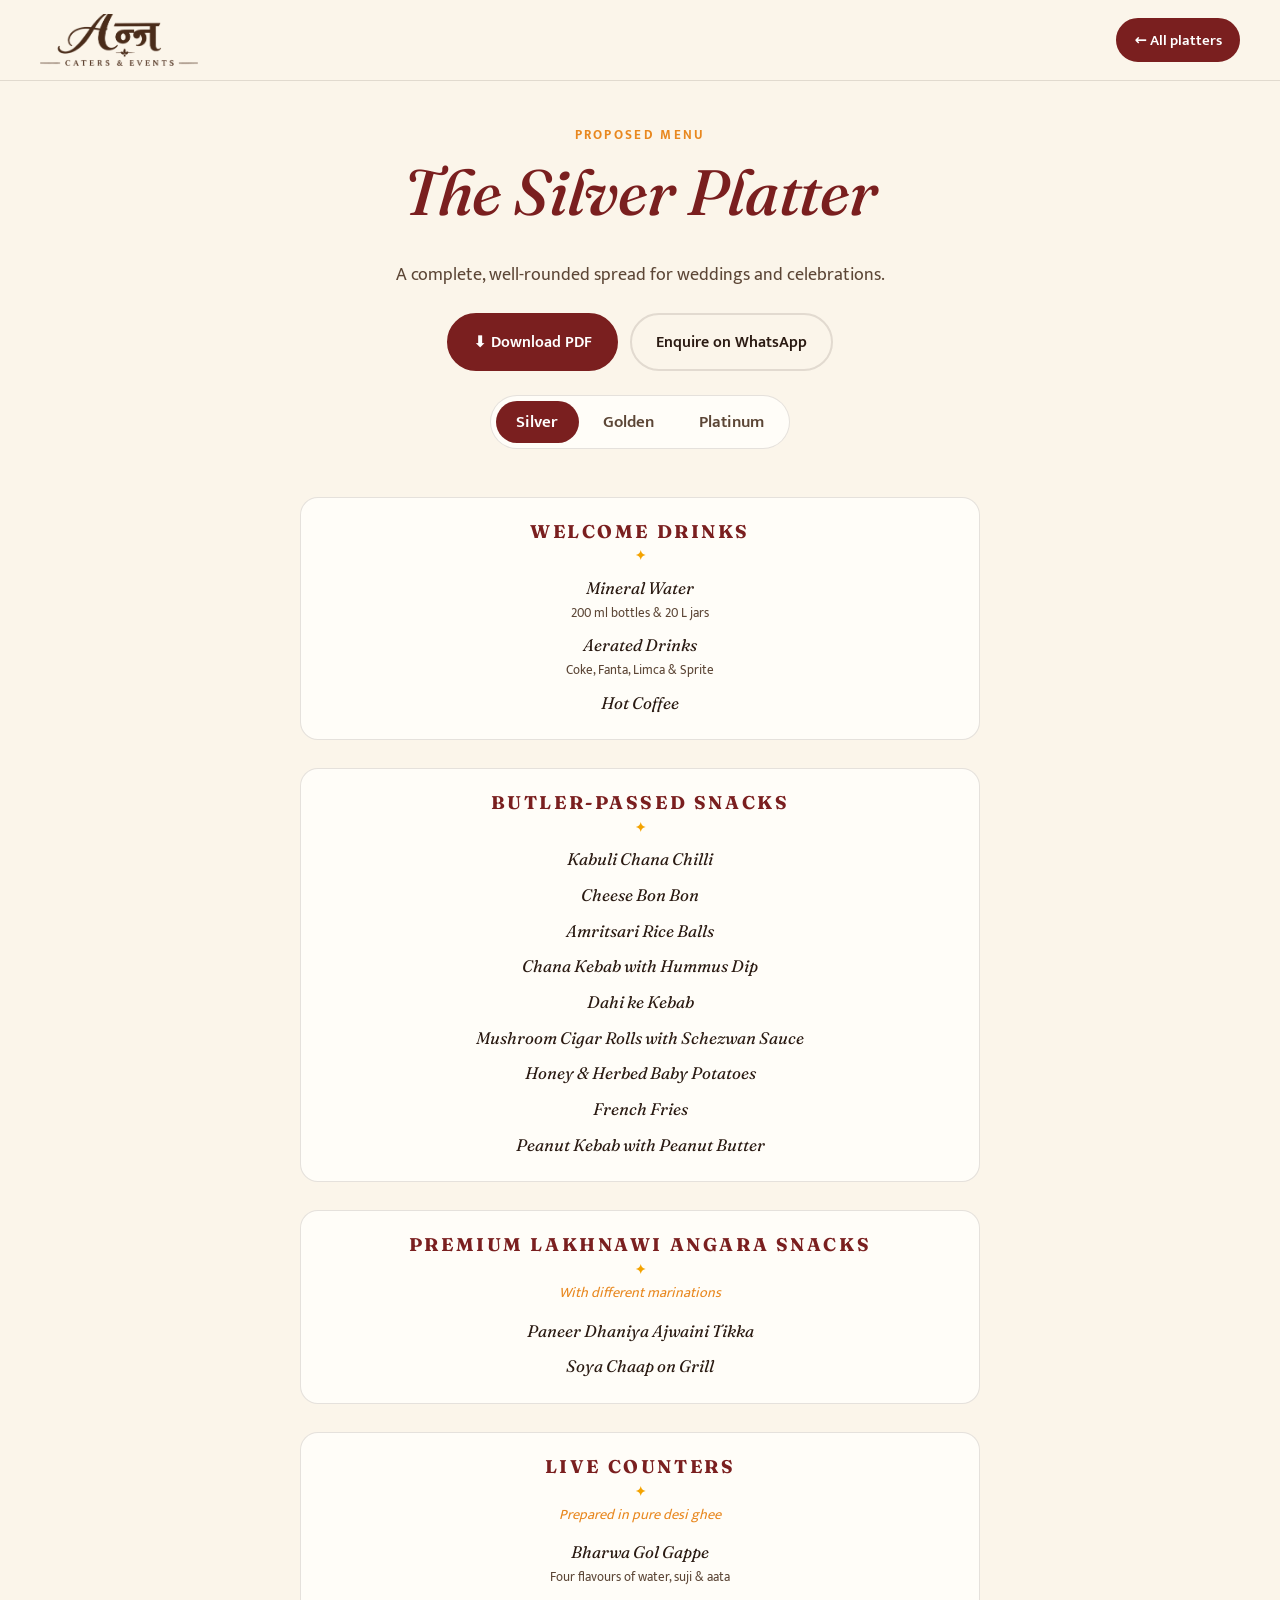
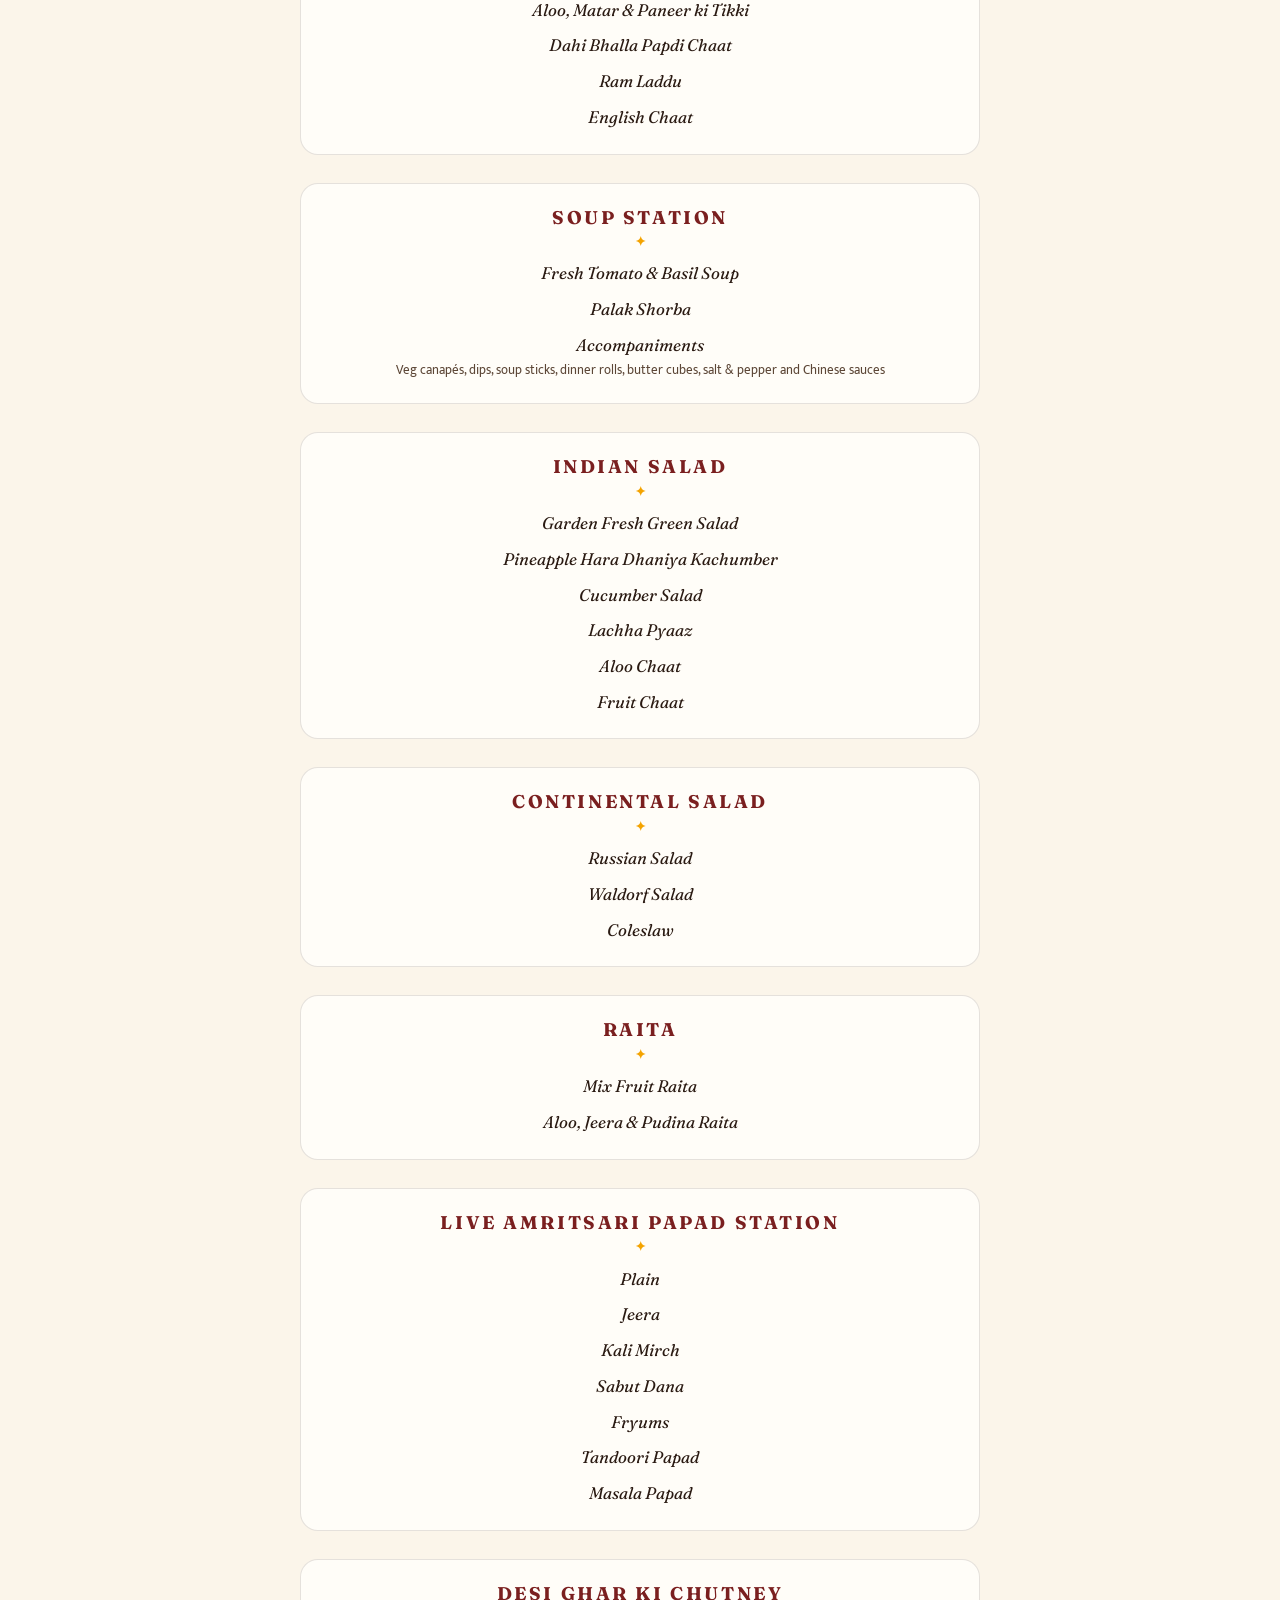
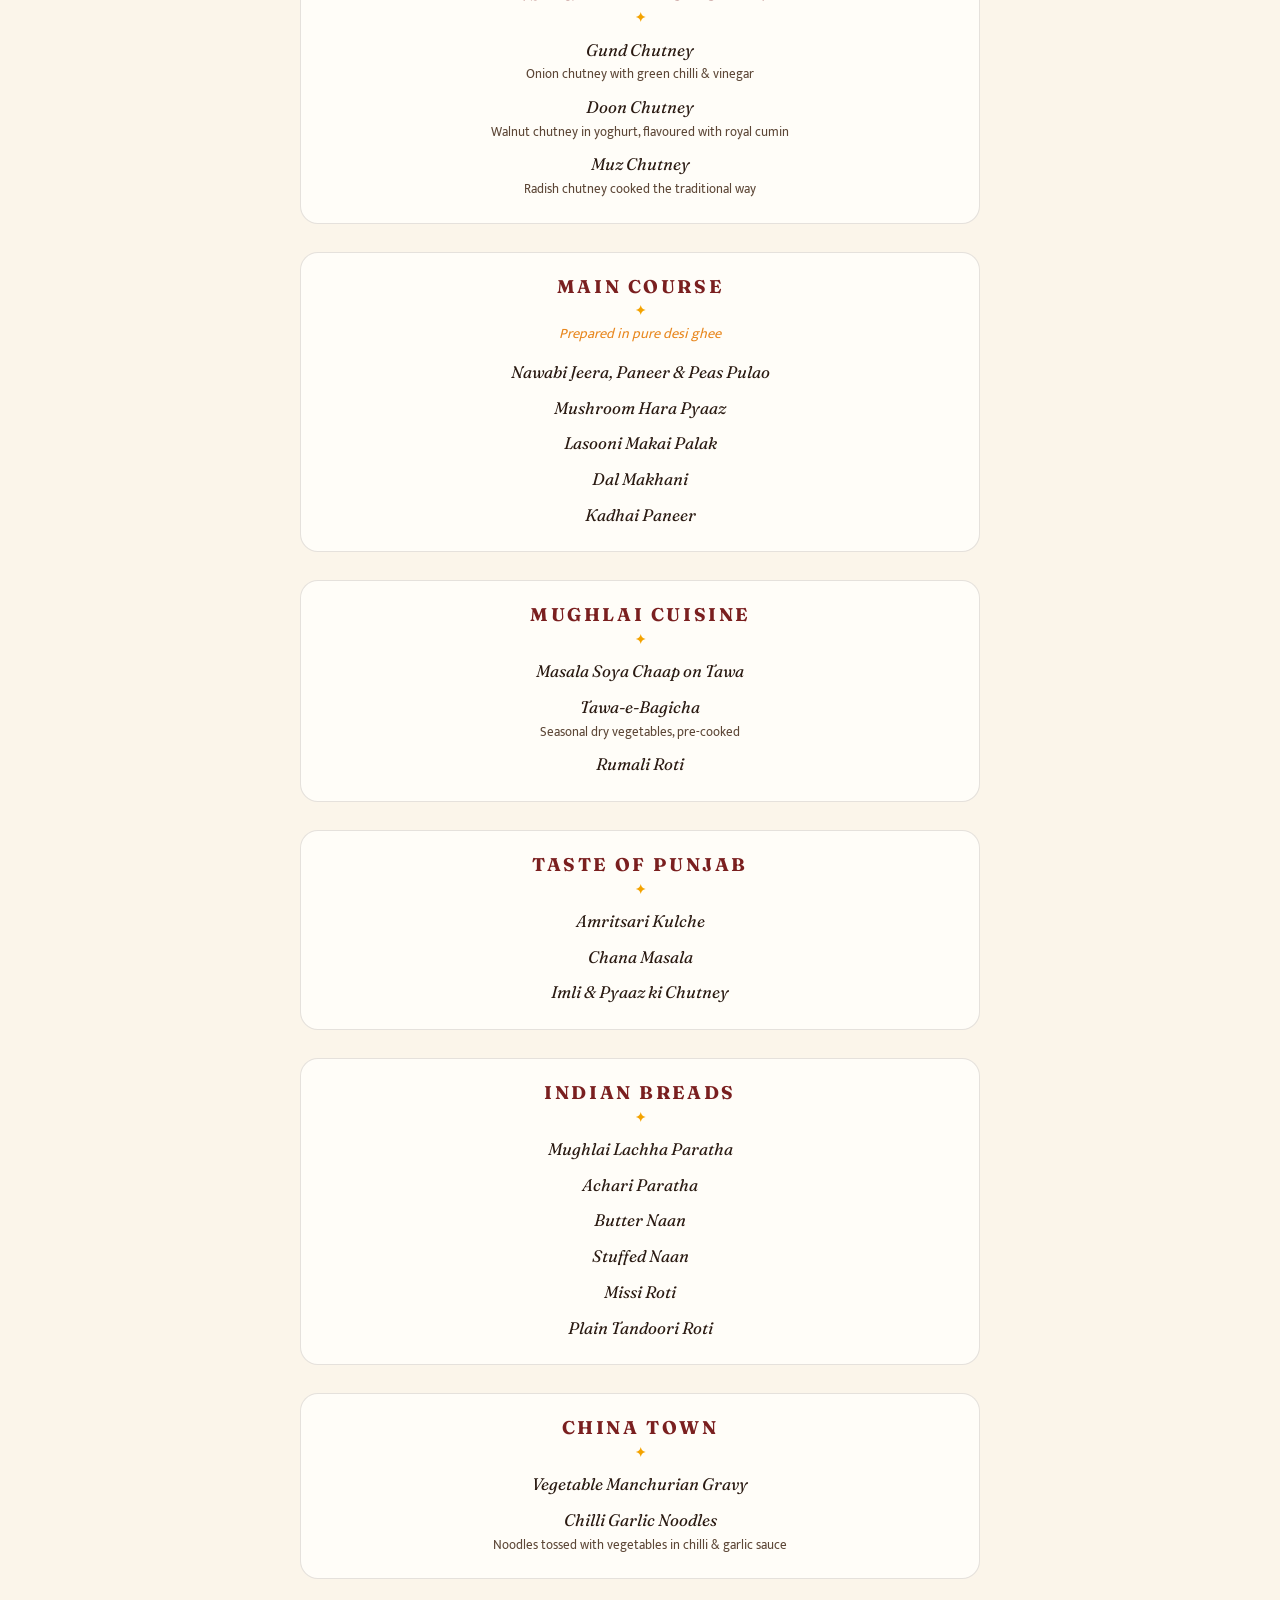
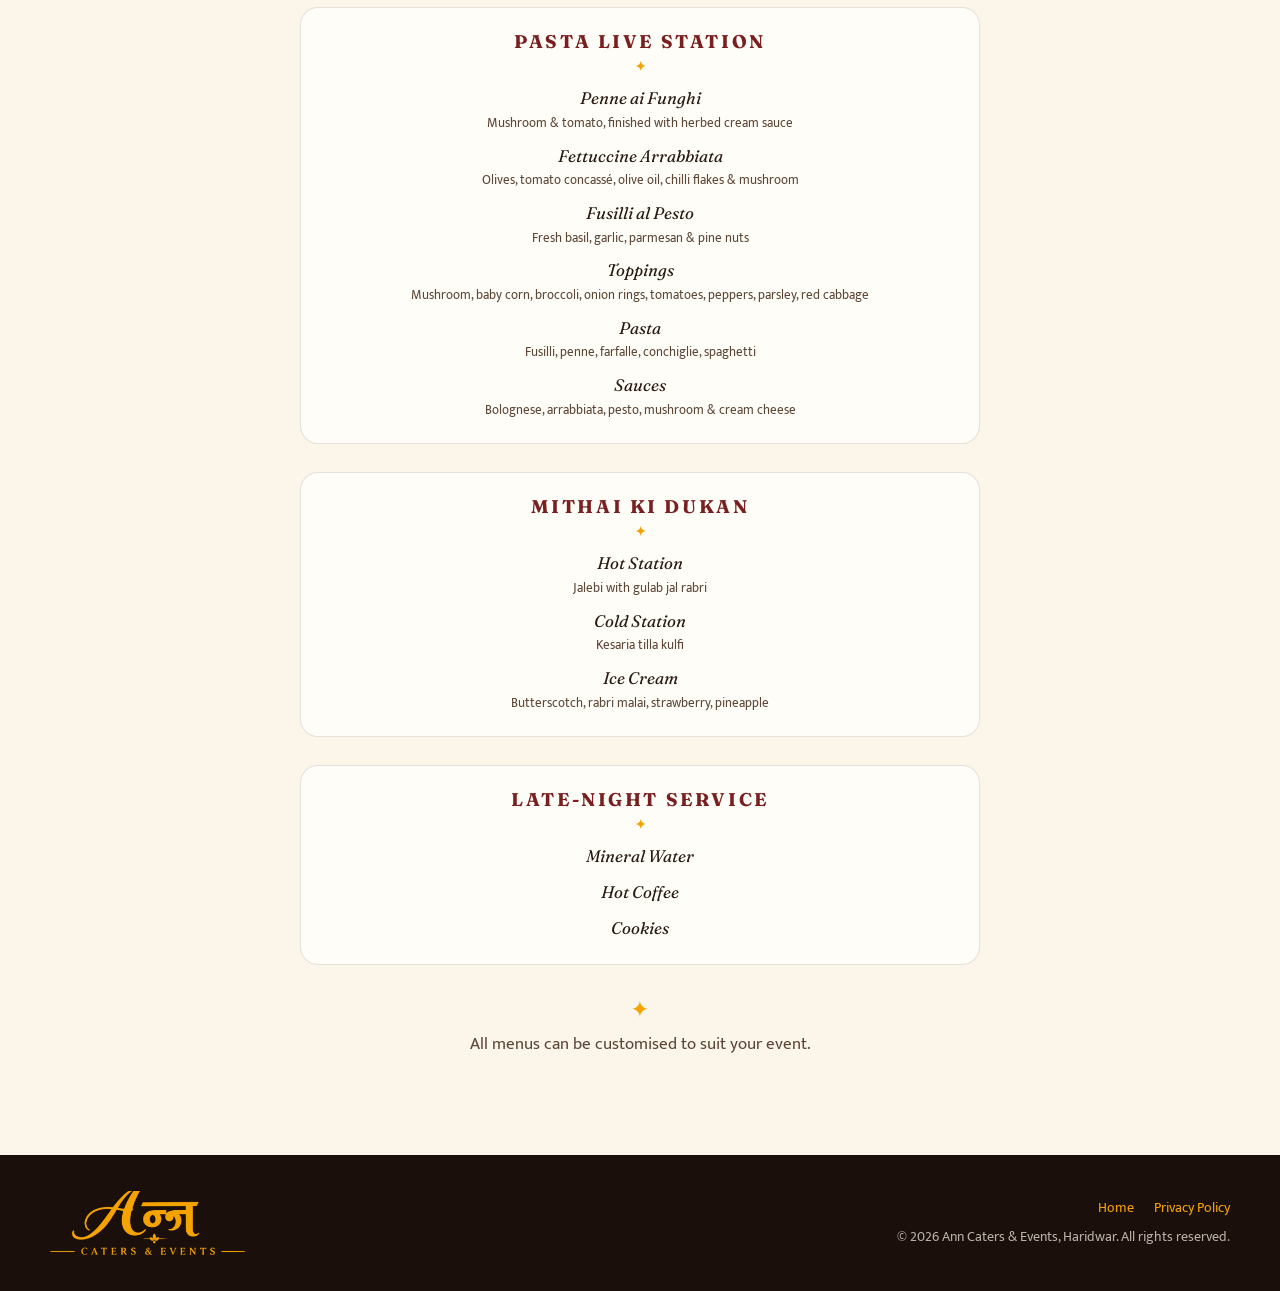
==== platter.html @ 69a4d651 "Add logo, platter menus with PDFs, non-veg disclaimer" ====
<!doctype html>
<html lang="en">
<head>
  <meta charset="utf-8">
  <meta name="viewport" content="width=device-width, initial-scale=1">
  <title>Platter Menu · अन्न Ann Caters &amp; Events</title>
  <meta name="description" content="Full platter menu from Ann Caters & Events, Haridwar.">
  <meta name="theme-color" content="#7a1f1f">
  <link rel="icon" href="favicon.svg" type="image/svg+xml">
  <link rel="preconnect" href="https://fonts.googleapis.com">
  <link rel="preconnect" href="https://fonts.gstatic.com" crossorigin>
  <link href="https://fonts.googleapis.com/css2?family=Fraunces:ital,opsz,wght@0,9..144,500;0,9..144,700;1,9..144,500&family=Mukta:wght@300;400;600;700&display=swap" rel="stylesheet">
  <link rel="stylesheet" href="css/style.css">
</head>
<body class="legal-page platter-page">

<header class="nav">
  <a href="index.html" class="brand" aria-label="Ann Caters & Events home">
    <img class="brand-logo" src="images/logo-wordmark.png" alt="अन्न Caters &amp; Events">
  </a>
  <div class="nav-actions">
    <a href="index.html#packages" class="btn btn-sm">← All platters</a>
  </div>
</header>

<main class="platter">
  <div class="container">
    <header class="platter-head">
      <img class="print-logo" src="images/logo-wordmark.png" alt="">
      <p class="eyebrow">Proposed menu</p>
      <h1 id="pName"></h1>
      <p class="platter-intro" id="pIntro"></p>
      <div class="platter-actions">
        <a class="btn" id="pDownload" download>⬇ Download PDF</a>
        <a class="btn btn-ghost dark" id="pEnquire" target="_blank" rel="noopener">Enquire on WhatsApp</a>
      </div>
      <nav class="platter-switch" id="pSwitch" aria-label="Other platters"></nav>
    </header>

    <div class="platter-grid" id="pSections"></div>

    <footer class="platter-foot">
      <span class="fleuron">✦</span>
      <p>All menus can be customised to suit your event.</p>
      <p class="print-only" id="pContact"></p>
    </footer>
  </div>
</main>

<footer class="footer">
  <div class="container footer-inner">
    <div>
      <img class="footer-logo" src="images/logo-wordmark-light.png" alt="अन्न Caters &amp; Events">
    </div>
    <div class="footer-right">
      <nav class="footer-links"><a href="index.html">Home</a><a href="privacy.html">Privacy Policy</a></nav>
      <p class="copy">© <span id="year"></span> Ann Caters &amp; Events, Haridwar. All rights reserved.</p>
    </div>
  </div>
</footer>

<script src="js/data.js"></script>
<script src="js/platters.js"></script>
<script src="js/platter-page.js"></script>
</body>
</html>
---- css/style.css ----
/* अन्न · Ann Caterers */
:root {
  --cream: #fbf5ea;
  --cream-2: #f5ead6;
  --paper: #fffdf8;
  --ink: #2a1a12;
  --ink-soft: #5c4636;
  --maroon: #7a1f1f;
  --maroon-d: #561313;
  --saffron: #e8871e;
  --marigold: #f4a300;
  --leaf: #2f7a3a;
  --ganga: #1f5f6b;
  --line: rgba(42, 26, 18, .12);
  --radius: 18px;
  --shadow: 0 18px 50px -20px rgba(86, 19, 19, .35);
  --serif: "Fraunces", Georgia, serif;
  --deva: "Tiro Devanagari Hindi", "Mukta", serif;
  --sans: "Mukta", system-ui, sans-serif;
}

*, *::before, *::after { box-sizing: border-box; }
html { scroll-behavior: smooth; scroll-padding-top: 80px; }
body {
  margin: 0; font-family: var(--sans); font-size: 17px; line-height: 1.65;
  color: var(--ink); background: var(--cream); -webkit-font-smoothing: antialiased;
  overflow-x: hidden;
}
img { max-width: 100%; display: block; }
a { color: inherit; }
h1, h2, h3 { font-family: var(--serif); line-height: 1.12; margin: 0 0 .5em; letter-spacing: -.01em; }
h2 { font-size: clamp(2rem, 4.2vw, 3rem); color: var(--maroon); }
h3 { font-size: 1.25rem; }
p { margin: 0 0 1em; }
.container { width: min(1180px, 100% - 32px); margin-inline: auto; }
.narrow { width: min(820px, 100% - 32px); }
.section { padding: clamp(64px, 9vw, 120px) 0; position: relative; }
.section-head { text-align: center; max-width: 680px; margin: 0 auto 48px; }
.sub { color: var(--ink-soft); }
.eyebrow {
  display: inline-block; font-size: .8rem; font-weight: 700; letter-spacing: .18em; text-transform: uppercase;
  color: var(--saffron); margin-bottom: .8em;
}
.eyebrow.light { color: var(--marigold); }

/* Buttons */
.btn {
  display: inline-flex; align-items: center; gap: .5em; padding: .85em 1.5em; border-radius: 999px;
  background: var(--maroon); color: #fff; font-weight: 600; text-decoration: none; border: 2px solid var(--maroon);
  cursor: pointer; font: 600 1rem var(--sans); transition: transform .2s, background .2s, box-shadow .2s;
}
.btn:hover { transform: translateY(-2px); background: var(--maroon-d); box-shadow: var(--shadow); }
.btn-sm { padding: .5em 1.1em; font-size: .92rem; }
.btn-ghost { background: transparent; color: var(--maroon); }
.btn-ghost:hover { background: var(--maroon); color: #fff; }
.btn-ghost.dark { color: var(--ink); border-color: var(--line); }
.btn-ghost.dark:hover { background: var(--ink); color: #fff; border-color: var(--ink); }
.btn-wa { background: #1fa855; border-color: #1fa855; }
.btn-wa:hover { background: #178a45; }

/* Veg mark (Indian FSSAI style) */
.veg-mark {
  width: 14px; height: 14px; border: 1.5px solid var(--leaf); border-radius: 2px; display: inline-grid; place-items: center; flex: none;
}
.veg-mark::after { content: ""; width: 6px; height: 6px; background: var(--leaf); border-radius: 50%; }

/* ============ NAV ============ */
.nav {
  position: fixed; inset: 0 0 auto; z-index: 50; display: flex; align-items: center; justify-content: space-between;
  gap: 16px; padding: 14px clamp(16px, 4vw, 40px); transition: background .3s, box-shadow .3s, padding .3s;
}
.nav.scrolled { background: rgba(251, 245, 234, .92); backdrop-filter: blur(12px); box-shadow: 0 1px 0 var(--line); padding-block: 8px; }
.brand { display: flex; align-items: baseline; gap: 10px; text-decoration: none; }
.brand-mark { font-family: var(--deva); font-size: 2rem; color: var(--maroon); line-height: 1; }
.brand-mark.sm { font-size: 1.5rem; }
.brand-sub { font-size: .75rem; letter-spacing: .14em; text-transform: uppercase; color: var(--ink-soft); font-weight: 600; }
.brand-logo { height: 52px; width: auto; transition: height .3s; }
.nav.scrolled .brand-logo { height: 42px; }
.footer-logo { height: 64px; width: auto; }
.nav-links { display: flex; gap: 28px; }
.nav-links a { text-decoration: none; font-weight: 600; font-size: .95rem; position: relative; }
.nav-links a::after { content: ""; position: absolute; left: 0; bottom: -4px; height: 2px; width: 0; background: var(--saffron); transition: width .25s; }
.nav-links a:hover::after { width: 100%; }
.nav-actions { display: flex; align-items: center; gap: 10px; }
.burger { display: none; width: 42px; height: 42px; border: 0; background: none; cursor: pointer; padding: 10px; }
.burger span { display: block; height: 2px; background: var(--ink); margin: 5px 0; transition: .3s; }

/* ============ HERO ============ */
.hero { min-height: 100vh; min-height: 100svh; display: flex; align-items: center; padding: 120px 0 140px; position: relative; overflow: hidden; }
.hero-bg {
  position: absolute; inset: 0; z-index: -1;
  background:
    radial-gradient(circle at 85% 20%, rgba(244, 163, 0, .28), transparent 45%),
    radial-gradient(circle at 10% 90%, rgba(232, 135, 30, .18), transparent 40%),
    var(--cream);
}
.hero-bg::after { /* rangoli dots */
  content: ""; position: absolute; inset: 0; opacity: .5;
  background-image: radial-gradient(rgba(122, 31, 31, .12) 1.2px, transparent 1.4px);
  background-size: 26px 26px;
  mask-image: linear-gradient(90deg, transparent, #000 60%);
}
.hero-inner { width: min(1180px, 100% - 32px); margin-inline: auto; display: grid; grid-template-columns: 1.1fr .9fr; gap: 48px; align-items: center; }
.hero h1 { font-size: clamp(2.5rem, 6vw, 4.6rem); font-weight: 500; }
.hero h1 em { font-style: italic; color: var(--maroon); font-weight: 700; position: relative; white-space: nowrap; }
.hero h1 em::after {
  content: ""; position: absolute; left: 0; right: 0; bottom: .02em; height: .14em; background: var(--marigold); opacity: .5; z-index: -1; border-radius: 4px;
}
.lead { font-size: 1.15rem; color: var(--ink-soft); max-width: 560px; }
.hero-cta { display: flex; flex-wrap: wrap; gap: 12px; margin: 28px 0; }
.hero-badges { list-style: none; padding: 0; margin: 0; display: flex; flex-wrap: wrap; gap: 10px 22px; font-size: .92rem; font-weight: 600; }
.hero-badges li { display: flex; align-items: center; gap: 8px; }
.dot { width: 8px; height: 8px; border-radius: 50%; background: var(--saffron); }

.hero-art { position: relative; aspect-ratio: 1080 / 1180; max-width: 500px; justify-self: center; width: 100%; }
.logo-card {
  position: absolute; inset: 4% 8%; border-radius: 22px; overflow: hidden; rotate: -2deg; background: #f0e2c8;
  box-shadow: 0 0 0 10px var(--paper), 0 0 0 11px rgba(74,44,26,.15), 0 40px 80px -24px rgba(74,44,26,.55);
  transition: rotate .5s ease;
}
.logo-card:hover { rotate: 0deg; }
.logo-card img { width: 100%; height: 100%; object-fit: cover; object-position: top; }
.float-card {
  position: absolute; background: var(--paper); border-radius: 16px; padding: 12px 18px; box-shadow: var(--shadow);
  font-family: var(--serif); animation: bob 5s ease-in-out infinite;
}
.float-card strong, .float-card > span { font-size: 1.7rem; color: var(--maroon); }
.float-card small { display: block; font-family: var(--sans); color: var(--ink-soft); font-size: .8rem; font-weight: 600; }
.fc-1 { left: -4%; top: 40%; }
.fc-2 { right: -2%; top: 10%; animation-delay: -2.5s; }
@keyframes bob { 50% { transform: translateY(-10px); } }
.marigold { position: absolute; width: 70px; animation: spin 20s linear infinite; filter: drop-shadow(0 6px 8px rgba(0,0,0,.15)); }
.m1 { top: -2%; left: 8%; }
.m2 { bottom: 0; right: 10%; width: 48px; animation-direction: reverse; }
.wave { position: absolute; bottom: -1px; left: 0; width: 100%; height: 90px; fill: var(--maroon); }

/* ============ MARQUEE ============ */
.marquee { background: var(--maroon); color: var(--cream); overflow: hidden; padding: 18px 0; }
.marquee-track { display: flex; gap: 28px; width: max-content; animation: marquee 40s linear infinite; font-family: var(--serif); font-size: 1.4rem; align-items: center; }
.marquee-track i { color: var(--marigold); font-style: normal; font-size: 1rem; }
@keyframes marquee { to { transform: translateX(-50%); } }

/* ============ ABOUT ============ */
.about-grid { display: grid; grid-template-columns: 1fr 1fr; gap: clamp(32px, 6vw, 80px); align-items: center; }
.about-photos { position: relative; min-height: 520px; }
.ph { position: absolute; object-fit: cover; border-radius: var(--radius); box-shadow: var(--shadow); background: var(--cream-2); }
.ph-1 { width: 78%; height: 82%; top: 0; left: 0; border-radius: 200px 200px var(--radius) var(--radius); }
.ph-2 { width: 52%; height: 48%; right: 0; bottom: 0; border: 8px solid var(--cream); }
.stamp {
  position: absolute; left: 50%; top: 52%; translate: -80% -50%; width: 130px; height: 130px; border-radius: 50%;
  background: var(--marigold); display: grid; place-content: center; text-align: center; line-height: 1.2;
  font-family: var(--deva); color: var(--maroon-d); rotate: -10deg; box-shadow: var(--shadow);
  outline: 2px dashed var(--maroon); outline-offset: -10px;
}
.stamp b { font-size: 1.15rem; }
.stats { display: grid; grid-template-columns: repeat(3, 1fr); gap: 16px; margin-top: 32px; padding-top: 28px; border-top: 1px solid var(--line); }
.stats strong, .stats > div > span { font-family: var(--serif); font-size: 2.2rem; color: var(--maroon); }
.stats small { display: block; color: var(--ink-soft); font-weight: 600; font-size: .85rem; line-height: 1.3; }

/* ============ PROMISES ============ */
.promises { padding-top: 0; }
.promise-grid { display: grid; grid-template-columns: repeat(4, 1fr); gap: 20px; }
.promise { background: var(--paper); border-radius: var(--radius); padding: 28px; border: 1px solid var(--line); transition: transform .3s, box-shadow .3s; }
.promise:hover { transform: translateY(-6px); box-shadow: var(--shadow); }
.p-ico { font-size: 2rem; width: 60px; height: 60px; display: grid; place-items: center; border-radius: 50%; background: var(--cream-2); margin-bottom: 16px; }
.promise p { color: var(--ink-soft); font-size: .95rem; margin: 0; }

/* ============ OCCASIONS ============ */
.occasions { background: var(--paper); }
.occ-grid { display: grid; grid-template-columns: repeat(4, 1fr); gap: 18px; }
.occ {
  border-radius: var(--radius); padding: 28px 24px; background: var(--cream); position: relative; overflow: hidden;
  transition: transform .35s, background .35s, color .35s;
}
.occ::before {
  content: ""; position: absolute; right: -40px; top: -40px; width: 120px; height: 120px; border-radius: 50%;
  background: var(--marigold); opacity: .15; transition: transform .5s;
}
.occ:hover { transform: translateY(-6px); background: var(--maroon); color: var(--cream); }
.occ:hover::before { transform: scale(3); opacity: .12; }
.occ:hover p { color: rgba(251,245,234,.8); }
.occ-ico { font-size: 2.2rem; margin-bottom: 12px; position: relative; }
.occ h3 { position: relative; }
.occ p { color: var(--ink-soft); font-size: .93rem; margin: 0; position: relative; }

/* ============ MENU ============ */
.menu-tools { display: flex; flex-direction: column; gap: 18px; margin-bottom: 36px; }
.tabs { display: flex; gap: 8px; overflow-x: auto; padding-bottom: 6px; scrollbar-width: thin; justify-content: safe center; }
.tab {
  flex: none; border: 1.5px solid var(--line); background: var(--paper); padding: .5em 1.1em; border-radius: 999px;
  font: 600 .92rem var(--sans); cursor: pointer; color: var(--ink); transition: .2s;
}
.tab:hover { border-color: var(--saffron); }
.tab.active { background: var(--maroon); color: #fff; border-color: var(--maroon); }
.search {
  border: 1.5px solid var(--line); border-radius: 999px; padding: .65em 1.2em; font: 1rem var(--sans); width: min(320px, 100%); background: var(--paper);
}
.search:focus { outline: none; border-color: var(--saffron); box-shadow: 0 0 0 4px rgba(232,135,30,.15); }
.menu-grid { columns: 3 320px; column-gap: 24px; }
.menu-cat { break-inside: avoid; background: var(--paper); border-radius: var(--radius); padding: 22px 22px 12px; margin-bottom: 24px; border: 1px solid var(--line); }
.menu-cat h3 { display: flex; justify-content: space-between; align-items: center; color: var(--maroon); padding-bottom: 12px; border-bottom: 2px dotted var(--line); }
.menu-cat h3 span { font: 600 .75rem var(--sans); background: var(--cream-2); color: var(--ink-soft); border-radius: 99px; padding: 2px 9px; }
.menu-cat ul { list-style: none; padding: 0; margin: 0; }
.dish { display: flex; align-items: center; gap: 10px; padding: 9px 0; border-bottom: 1px solid rgba(42,26,18,.06); }
.dish:last-child { border-bottom: 0; }
.dish-name { flex: 1; font-weight: 600; line-height: 1.3; }
.dish-name small { display: block; font-weight: 400; color: var(--ink-soft); font-size: .8rem; }
.badge { font-size: .68rem; font-weight: 700; padding: 2px 8px; border-radius: 99px; background: rgba(232,135,30,.14); color: #a85a07; white-space: nowrap; }
.empty { text-align: center; color: var(--ink-soft); }

/* ============ PACKAGES ============ */
.pkg-grid { display: grid; grid-template-columns: repeat(3, 1fr); grid-auto-rows: 1fr; gap: 24px; align-items: stretch; padding-top: 14px; }
.pkg { background: var(--paper); border-radius: var(--radius); padding: 34px 30px; border: 1px solid var(--line); text-align: center; transition: transform .3s; display: flex; flex-direction: column; position: relative; }
.pkg .btn { align-self: center; }
.pkg-actions { margin-top: auto; display: flex; flex-direction: column; align-items: center; gap: 12px; }
.pkg-links { display: flex; gap: 18px; font-size: .92rem; font-weight: 600; }
.pkg-links a { color: var(--maroon); text-decoration: none; border-bottom: 1px solid currentColor; }
.pkg.featured .pkg-links a { color: var(--marigold); }
.pkg-intro { color: var(--ink-soft); font-size: .95rem; margin: 0; }
.pkg.featured .pkg-intro { color: rgba(251,245,234,.8); }
.pkg:hover { transform: translateY(-6px); }
.pkg h3 { font-size: 1.9rem; color: var(--maroon); margin-bottom: .3em; }
.pkg h3 small { display: block; font: 700 .72rem var(--sans); letter-spacing: .18em; text-transform: uppercase; color: var(--saffron); margin-bottom: 4px; }
.pkg-tag { position: absolute; top: 0; left: 50%; translate: -50% -50%; white-space: nowrap; background: var(--marigold); color: var(--ink); padding: 4px 14px; border-radius: 99px; display: inline-block; font-size: .75rem; font-weight: 700; letter-spacing: .1em; text-transform: uppercase; }
.pkg ul { list-style: none; padding: 0; margin: 18px 0 28px; text-align: left; }
.pkg li { padding: 9px 0 9px 28px; border-bottom: 1px dashed var(--line); position: relative; }
.pkg li::before { content: "✦"; position: absolute; left: 4px; color: var(--marigold); }
.pkg.featured { background: var(--maroon); color: var(--cream); box-shadow: var(--shadow); border: 0; }
.pkg.featured h3 { color: #fff; }
.pkg.featured li { border-color: rgba(255,255,255,.15); }
.pkg.featured .btn { background: var(--marigold); color: var(--ink); border-color: var(--marigold); }

/* ============ GALLERY ============ */
.gal-grid { display: grid; grid-template-columns: repeat(4, 1fr); grid-auto-rows: 220px; gap: 14px; grid-auto-flow: dense; }
.gal { margin: 0; position: relative; overflow: hidden; border-radius: 14px; background: linear-gradient(135deg, var(--cream-2), var(--marigold)); }
.gal.tall { grid-row: span 2; }
.gal.wide { grid-column: span 2; }
.gal img { width: 100%; height: 100%; object-fit: cover; transition: transform .6s; }
.gal:hover img { transform: scale(1.08); }
.gal figcaption {
  position: absolute; inset: auto 0 0; padding: 30px 14px 12px; color: #fff; font-weight: 600; font-size: .9rem;
  background: linear-gradient(transparent, rgba(0,0,0,.6)); opacity: 0; transform: translateY(10px); transition: .3s;
}
.gal:hover figcaption { opacity: 1; transform: none; }
.gal.broken img { display: none; }

/* ============ PROCESS ============ */
.process { background: var(--paper); }
.steps { list-style: none; padding: 0; margin: 0; display: grid; grid-template-columns: repeat(4, 1fr); gap: 24px; counter-reset: s; }
.steps li { position: relative; padding-top: 18px; border-top: 2px solid var(--maroon); }
.steps b { font-family: var(--serif); font-size: 3rem; color: var(--marigold); line-height: 1; display: block; margin-bottom: 10px; }
.steps p { color: var(--ink-soft); margin: 0; }

/* ============ TESTIMONIALS ============ */
.t-slider { overflow: hidden; max-width: 820px; margin: 0 auto; }
.t-track { display: flex; transition: transform .7s cubic-bezier(.7,0,.3,1); }
.t-card { flex: 0 0 100%; margin: 0; text-align: center; padding: 0 16px; }
.t-card p { font-family: var(--serif); font-size: clamp(1.3rem, 2.6vw, 1.8rem); line-height: 1.45; color: var(--maroon-d); }
.t-card cite { font-style: normal; font-weight: 600; color: var(--ink-soft); }
.t-dots { display: flex; justify-content: center; gap: 8px; margin-top: 24px; }
.t-dots button { width: 10px; height: 10px; border-radius: 99px; border: 0; background: var(--line); cursor: pointer; transition: .3s; padding: 0; }
.t-dots button.on { width: 30px; background: var(--saffron); }

/* ============ FAQ ============ */
.faq { background: var(--cream-2); }
.faq-item { background: var(--paper); border-radius: 14px; margin-bottom: 12px; border: 1px solid var(--line); }
.faq-item summary { list-style: none; cursor: pointer; padding: 18px 56px 18px 22px; font-weight: 700; position: relative; }
.faq-item summary::-webkit-details-marker { display: none; }
.faq-item summary::after {
  content: "+"; position: absolute; right: 18px; top: 50%; translate: 0 -50%; width: 28px; height: 28px; border-radius: 50%;
  background: var(--cream-2); display: grid; place-items: center; transition: .3s; color: var(--maroon);
}
.faq-item[open] summary::after { rotate: 45deg; background: var(--maroon); color: #fff; }
.faq-item p { padding: 0 22px 18px; margin: 0; color: var(--ink-soft); }

/* ============ CONTACT ============ */
.contact { background: var(--ink); color: var(--cream); }
.contact h2 { color: #fff; }
.contact-grid { display: grid; grid-template-columns: 1fr 1fr; gap: 40px 64px; align-items: center; }
.contact-intro .btn { margin-top: 8px; }
.contact-list { list-style: none; padding: 8px 28px; margin: 0; background: rgba(255,255,255,.05); border: 1px solid rgba(255,255,255,.1); border-radius: var(--radius); }
.contact-list li { display: flex; gap: 14px; padding: 16px 0; border-bottom: 1px solid rgba(255,255,255,.1); align-items: center; }
.contact-list li:last-child { border-bottom: 0; }
.c-label { display: block; font-size: .72rem; font-weight: 700; letter-spacing: .14em; text-transform: uppercase; color: var(--marigold); }
.contact-list a { text-decoration: none; }
.contact-list a:hover { color: var(--marigold); }
.areas { color: rgba(251,245,234,.75); font-size: .95rem; }

/* ============ FOOTER ============ */
.footer { background: #1a0f0a; color: rgba(251,245,234,.7); padding: 36px 0; }
.footer .brand-mark { color: var(--marigold); }
.footer-inner { display: flex; justify-content: space-between; align-items: center; gap: 16px; flex-wrap: wrap; }
.copy { margin: 0; font-size: .9rem; }
.footer-right { display: flex; flex-direction: column; align-items: flex-end; gap: 6px; }
.footer-links { display: flex; gap: 20px; font-size: .9rem; }
.footer-links a { text-decoration: none; color: var(--marigold); }
.footer-links a:hover { text-decoration: underline; }
@media (max-width: 560px) { .footer-right { align-items: flex-start; } }

/* ============ LEGAL PAGE ============ */
.legal-page .nav { background: var(--cream); box-shadow: 0 1px 0 var(--line); }
.legal-page .nav-actions .btn-sm { display: inline-flex; }
.legal { padding: 130px 0 80px; }
.legal h1 { font-size: clamp(2.2rem, 5vw, 3.2rem); color: var(--maroon); }
.legal .updated { color: var(--ink-soft); margin-bottom: 32px; }
.legal h2 { font-size: 1.6rem; margin-top: 48px; scroll-margin-top: 90px; }
.legal h3 { margin-top: 28px; font-size: 1.15rem; }
.legal ul { padding-left: 1.2em; }
.legal li { margin-bottom: .5em; }
.legal a { color: var(--maroon); }
.legal .toc { background: var(--paper); border: 1px solid var(--line); border-radius: var(--radius); padding: 20px 26px; }
.legal .toc ol { margin: .5em 0 0; padding-left: 1.2em; }
.legal table { width: 100%; border-collapse: collapse; margin: 16px 0; font-size: .95rem; background: var(--paper); border-radius: 12px; overflow: hidden; }
.legal th, .legal td { text-align: left; padding: 12px 14px; border-bottom: 1px solid var(--line); vertical-align: top; }
.legal th { background: var(--cream-2); }
.table-wrap { overflow-x: auto; }

/* ============ FLOATING ============ */
.fab { position: fixed; right: 18px; bottom: 18px; display: flex; flex-direction: column; gap: 12px; z-index: 40; }
.fab-btn {
  width: 56px; height: 56px; border-radius: 50%; display: grid; place-items: center; text-decoration: none; font-size: 1.4rem;
  box-shadow: 0 10px 25px -6px rgba(0,0,0,.35); transition: transform .2s;
}
.fab-btn:hover { transform: scale(1.08); }
.fab-btn.call { background: var(--paper); }
.fab-btn.wa { background: #1fa855; color: #fff; animation: ring 3s infinite; }
@keyframes ring { 0%, 100% { box-shadow: 0 0 0 0 rgba(31,168,85,.5); } 50% { box-shadow: 0 0 0 14px rgba(31,168,85,0); } }

/* Non-veg mark (FSSAI style: brown square, triangle) */
:root { --meat: #8b2e16; }
.nonveg-mark {
  width: 14px; height: 14px; border: 1.5px solid var(--meat); border-radius: 2px; display: inline-grid; place-items: center; flex: none;
}
.nonveg-mark::after {
  content: ""; width: 0; height: 0; border-left: 4px solid transparent; border-right: 4px solid transparent; border-bottom: 7px solid var(--meat);
}

/* ============ MENU: veg / non-veg toggle ============ */
.menu-tools { align-items: center; }
.diet-toggle {
  display: inline-flex; padding: 5px; border-radius: 999px; background: var(--paper); border: 1.5px solid var(--line); gap: 4px;
}
.diet {
  display: inline-flex; align-items: center; gap: 8px; border: 0; background: none; cursor: pointer;
  padding: .6em 1.3em; border-radius: 999px; font: 600 1rem var(--sans); color: var(--ink-soft); transition: .25s;
}
.diet.active[data-diet="veg"] { background: var(--leaf); color: #fff; }
.diet.active[data-diet="nonveg"] { background: var(--meat); color: #fff; }
.diet.active .veg-mark, .diet.active .nonveg-mark { background: #fff; }
.tabs { width: 100%; }
.nv-note { text-align: center; color: var(--ink-soft); font-size: .95rem; margin: -12px auto 28px; max-width: 560px; }
.notice {
  display: flex; gap: 14px; align-items: flex-start; max-width: 760px; margin: 0 auto 32px; padding: 16px 20px;
  background: #fff6e5; border: 1px solid rgba(232,135,30,.35); border-left: 4px solid var(--saffron); border-radius: 12px;
  font-size: .93rem; color: var(--ink); text-align: left;
}
.notice b { display: block; margin-bottom: 2px; }
.notice-ico { font-size: 1.2rem; line-height: 1.4; }
.quote-form .notice { grid-column: 1 / -1; margin: 0; font-size: .85rem; }
.footer-note { width: 100%; margin: 4px 0 0; padding-top: 18px; border-top: 1px solid rgba(255,255,255,.08); font-size: .8rem; color: rgba(251,245,234,.5); }
.menu-cat.nonveg h3 { color: var(--meat); }
.menu-cat.nonveg .badge { background: rgba(139,46,22,.1); color: var(--meat); }

/* ============ QUOTE ============ */
.quote { background: var(--ganga); color: var(--cream); overflow: hidden; }
.quote::before {
  content: ""; position: absolute; inset: 0; opacity: .08;
  background: repeating-radial-gradient(circle at 0 100%, transparent 0 30px, #fff 31px 32px);
}
.quote h2 { color: #fff; }
.quote-grid { display: grid; grid-template-columns: .9fr 1.1fr; gap: clamp(32px, 6vw, 80px); align-items: center; position: relative; }
.quote-copy p { color: rgba(251,245,234,.85); font-size: 1.08rem; }
.quote-form {
  background: var(--paper); color: var(--ink); border-radius: var(--radius); padding: 28px;
  display: grid; grid-template-columns: 1fr 1fr; gap: 14px; box-shadow: 0 30px 60px -20px rgba(0,0,0,.45);
}
.quote-form label { display: flex; flex-direction: column; gap: 4px; font-size: .8rem; font-weight: 700; color: var(--ink-soft); }
.quote-form input, .quote-form select {
  font: 1rem var(--sans); padding: .6em .8em; border: 1.5px solid var(--line); border-radius: 10px; background: #fff; color: var(--ink); min-width: 0;
}
.quote-form input:focus, .quote-form select:focus { outline: none; border-color: var(--saffron); box-shadow: 0 0 0 4px rgba(232,135,30,.15); }
.quote-form .btn { grid-column: 1 / -1; justify-content: center; margin-top: 6px; }

.tagline { margin: .3em 0 0; font-size: .85rem; letter-spacing: .14em; text-transform: uppercase; }

/* ============ PLATTER PAGE ============ */
.platter { padding: 120px 0 80px; }
.platter-head { text-align: center; max-width: 720px; margin: 0 auto 48px; }
.platter-head h1 { font-size: clamp(2.4rem, 6vw, 4rem); color: var(--maroon); font-weight: 500; font-style: italic; }
.platter-intro { color: var(--ink-soft); font-size: 1.1rem; }
.platter-actions { display: flex; flex-wrap: wrap; gap: 12px; justify-content: center; margin: 24px 0; }
.platter-switch { display: inline-flex; gap: 4px; padding: 5px; border-radius: 99px; background: var(--paper); border: 1.5px solid var(--line); }
.platter-switch a { padding: .4em 1.2em; border-radius: 99px; text-decoration: none; font-weight: 600; color: var(--ink-soft); }
.platter-switch a.on { background: var(--maroon); color: #fff; }
.platter-grid { max-width: 680px; margin: 0 auto; }
.p-sec {
  break-inside: avoid; background: var(--paper); border: 1px solid var(--line); border-radius: var(--radius);
  padding: 24px 26px 18px; margin-bottom: 28px; text-align: center;
}
.p-sec h2 { font-size: 1.15rem; letter-spacing: .14em; text-transform: uppercase; color: var(--maroon); margin-bottom: .3em; }
.p-sec h2::after { content: "✦"; display: block; color: var(--marigold); font-size: .8rem; letter-spacing: 0; margin-top: 6px; }
.p-note { font-style: italic; color: var(--saffron); font-size: .9rem; margin: 0 0 6px; }
.p-sec ul { list-style: none; padding: 0; margin: 8px 0 0; }
.p-sec li { font-family: var(--serif); font-style: italic; font-size: 1.05rem; padding: 4px 0; }
.p-sec li small { display: block; font-family: var(--sans); font-style: normal; font-size: .82rem; color: var(--ink-soft); }
.platter-foot { text-align: center; color: var(--ink-soft); margin-top: 16px; }
.fleuron { color: var(--marigold); font-size: 1.4rem; }
.print-logo, .print-only { display: none; }

@media print {
  @page { size: A4; margin: 14mm 12mm; }
  html, body { background: #fff !important; -webkit-print-color-adjust: exact; print-color-adjust: exact; }
  body { font-size: 12px; }
  .nav, .footer, .fab, .platter-actions, .platter-switch { display: none !important; }
  .platter { padding: 0; }
  .platter-head { margin-bottom: 18px; }
  .print-logo { display: block; height: 62px; margin: 0 auto 8px; }
  .platter-head h1 { font-size: 30px; margin-bottom: 4px; }
  .platter-intro { font-size: 13px; margin: 0; }
  .eyebrow { margin-bottom: 4px; }
  .platter-grid { columns: 2; column-gap: 16px; max-width: none; }
  .p-sec { padding: 10px 14px 7px; margin-bottom: 10px; border-radius: 10px; background: #fffaf2; border-color: rgba(122,31,31,.14); }
  .p-sec h2 { font-size: 12px; }
  .p-sec h2::after { margin-top: 2px; }
  .p-sec li { font-size: 12px; padding: 1px 0; }
  .p-sec li small { font-size: 10px; }
  .p-note { font-size: 10.5px; }
  .print-only { display: block; font-weight: 600; color: var(--maroon); }
  .platter-foot { margin-top: 6px; break-inside: avoid; }
  .platter-foot p { margin: 2px 0; }
}

/* ============ REVEAL ============ */
.reveal { opacity: 0; transform: translateY(28px); transition: opacity .8s ease, transform .8s ease; }
.reveal.in { opacity: 1; transform: none; }

@media (prefers-reduced-motion: reduce) {
  *, *::before, *::after { animation: none !important; transition: none !important; }
  .reveal { opacity: 1; transform: none; }
  html { scroll-behavior: auto; }
}

/* ============ RESPONSIVE ============ */
@media (max-width: 1024px) {
  .promise-grid, .occ-grid { grid-template-columns: repeat(2, 1fr); }
  .gal-grid { grid-template-columns: repeat(3, 1fr); }
}
@media (max-width: 900px) {
  .burger { display: block; }
  .nav-links {
    position: fixed; inset: 0 0 auto; top: 0; padding: 90px 24px 28px; flex-direction: column; gap: 4px;
    background: var(--cream); box-shadow: 0 20px 40px -20px rgba(0,0,0,.3); transform: translateY(-110%); transition: transform .35s; z-index: -1;
  }
  .nav-links a { font-size: 1.2rem; padding: 10px 0; border-bottom: 1px solid var(--line); }
  .nav.open .nav-links { transform: none; }
  .nav.open .burger span:nth-child(1) { transform: translateY(7px) rotate(45deg); }
  .nav.open .burger span:nth-child(2) { opacity: 0; }
  .nav.open .burger span:nth-child(3) { transform: translateY(-7px) rotate(-45deg); }
  .nav-actions .btn-sm { display: none; }
  .hero-inner, .about-grid, .quote-grid, .contact-grid { grid-template-columns: 1fr; }
  .hero { padding-top: 100px; }
  .hero-art { max-width: 380px; order: -1; }
  .about-photos { min-height: 420px; }
  .pkg-grid { grid-template-columns: 1fr; max-width: 460px; margin: 0 auto; }
  .steps { grid-template-columns: 1fr 1fr; }
}
@media (max-width: 560px) {
  body { font-size: 16px; }
  .brand-sub { display: none; }
  .brand-logo { height: 42px; }
  .platter-page .nav-actions .btn-sm { font-size: .8rem; padding: .45em .9em; }
  .promise-grid, .occ-grid { grid-template-columns: 1fr; }
  .gal-grid { grid-template-columns: 1fr 1fr; grid-auto-rows: 160px; }
  .gal.wide { grid-column: span 2; }
  .stats { grid-template-columns: 1fr 1fr 1fr; gap: 8px; }
  .stats strong, .stats > div > span { font-size: 1.6rem; }
  .quote-form { grid-template-columns: 1fr; }
  .steps { grid-template-columns: 1fr; }
  .float-card { padding: 8px 12px; }
  .float-card strong, .float-card > span { font-size: 1.3rem; }
  .fc-1 { left: 0; } .fc-2 { right: 0; }
  .fab { right: 12px; bottom: 12px; }
  .fab-btn { width: 50px; height: 50px; }
  .stamp { width: 104px; height: 104px; }
}
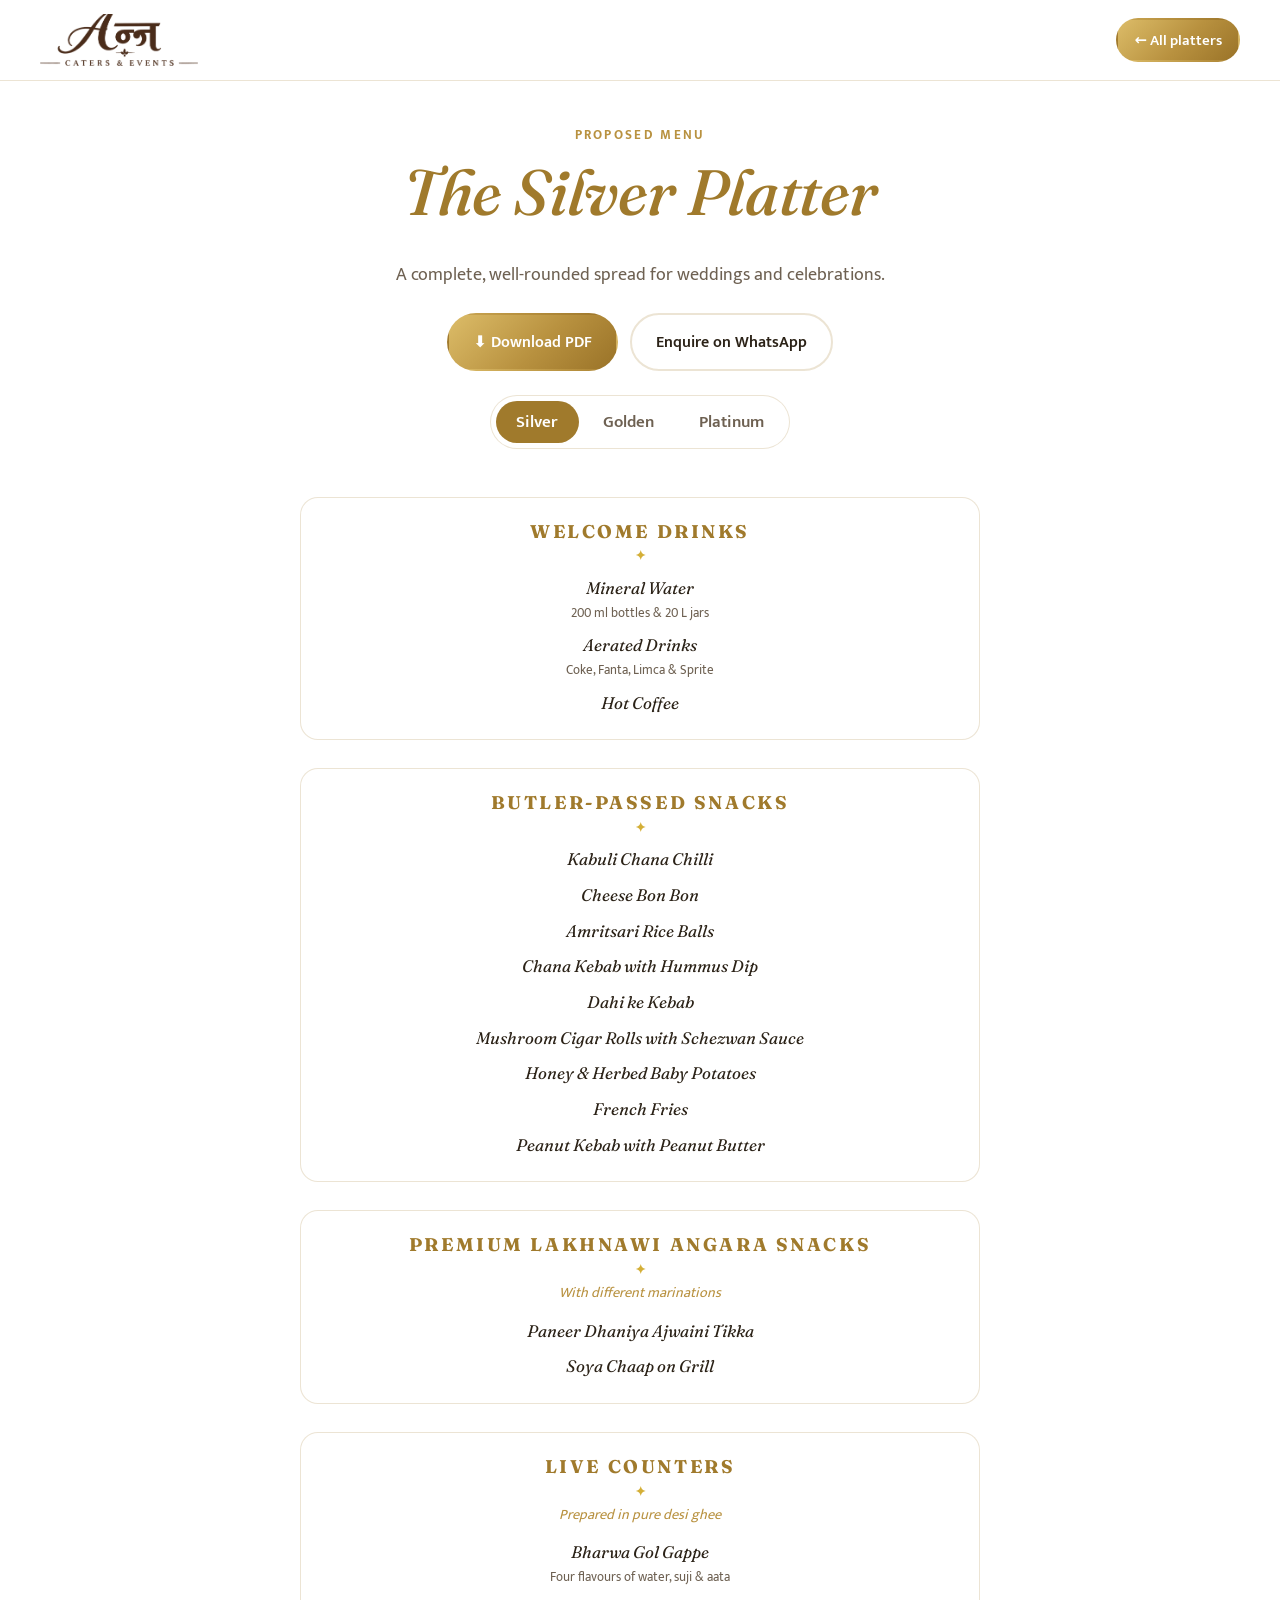
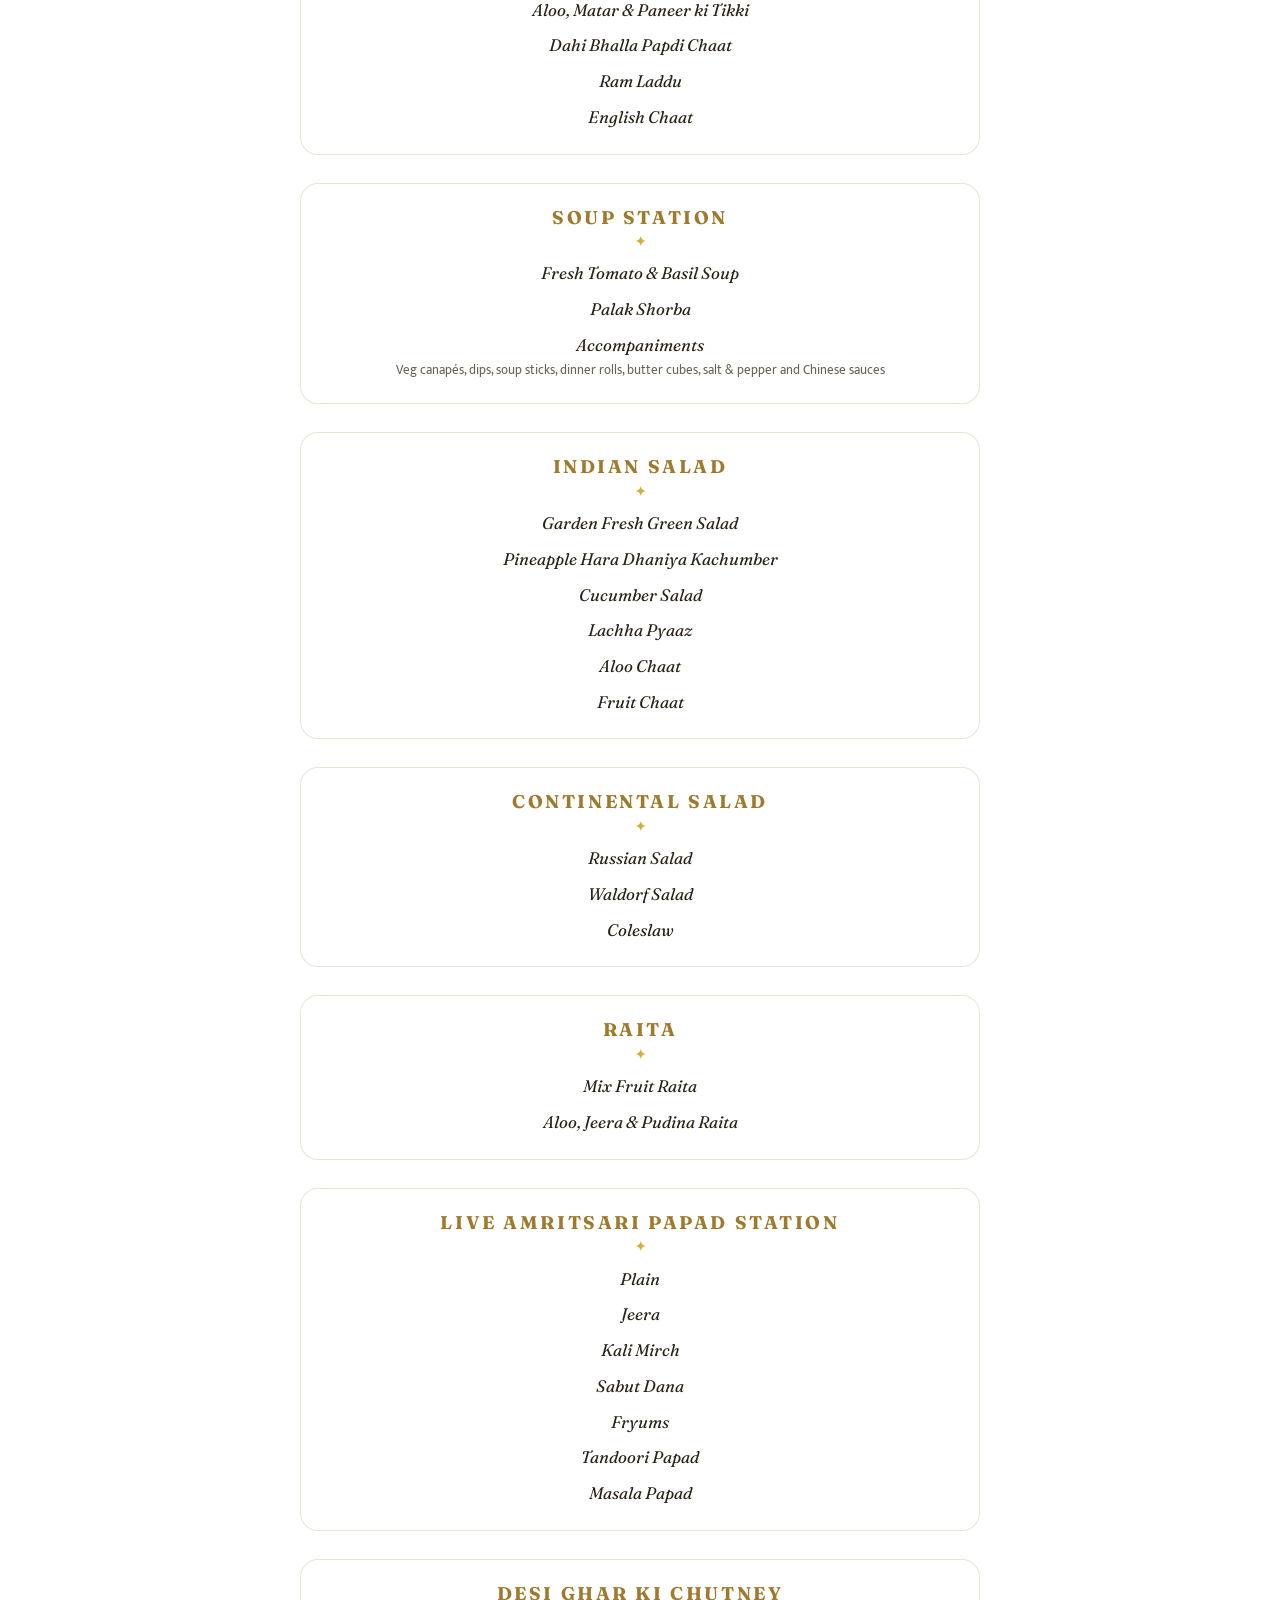
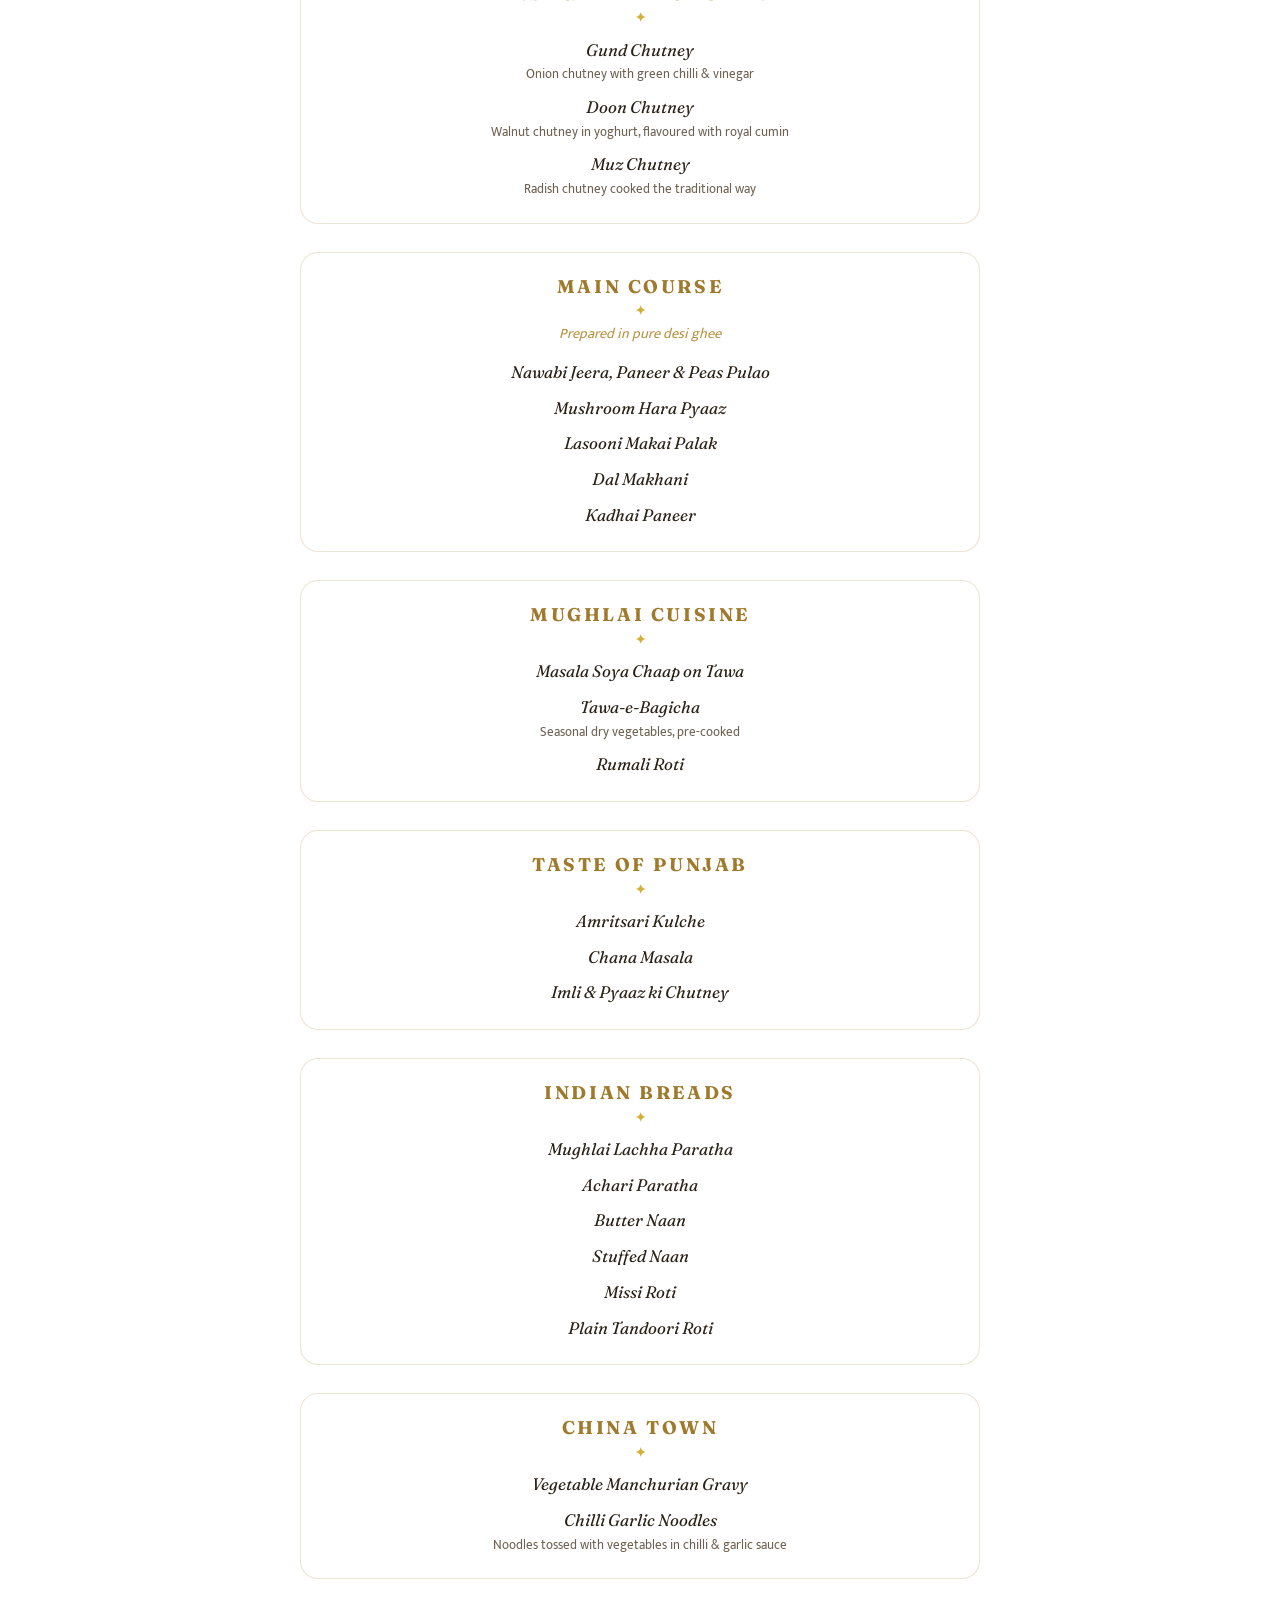
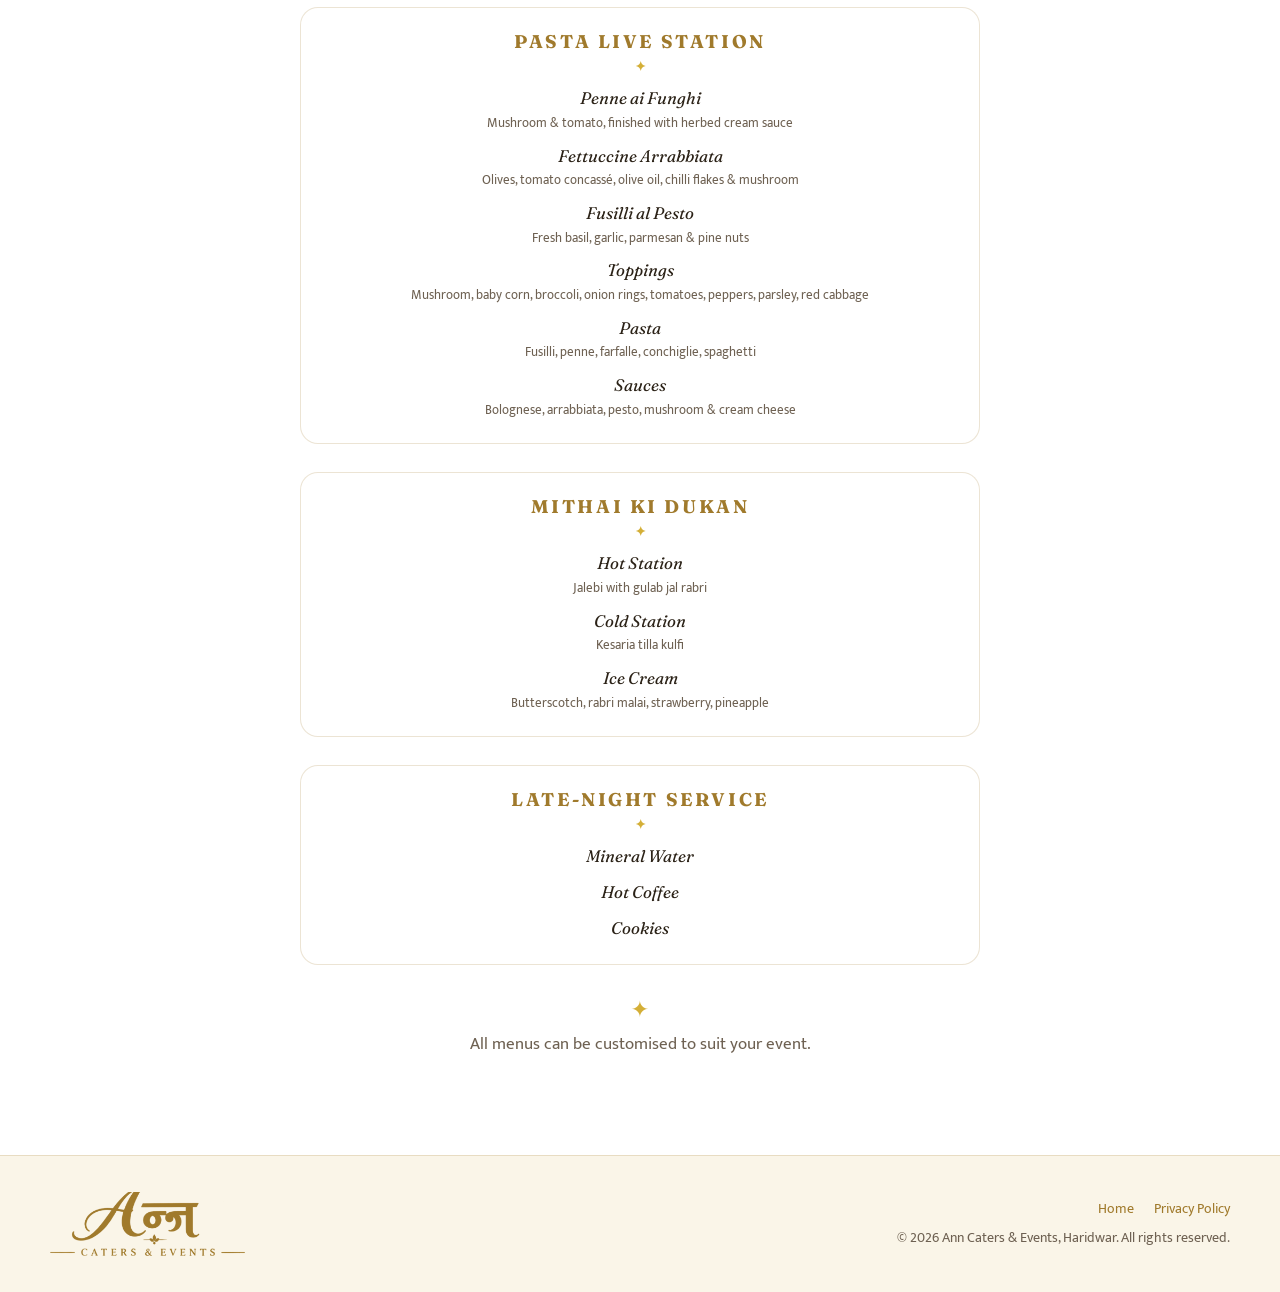
==== commit bdc569d3: "White and gold theme, remove wave" ====
--- a/platter.html
+++ b/platter.html
@@ -5,7 +5,7 @@
   <meta name="viewport" content="width=device-width, initial-scale=1">
   <title>Platter Menu · अन्न Ann Caters &amp; Events</title>
   <meta name="description" content="Full platter menu from Ann Caters & Events, Haridwar.">
-  <meta name="theme-color" content="#7a1f1f">
+  <meta name="theme-color" content="#b8913f">
   <link rel="icon" href="favicon.svg" type="image/svg+xml">
   <link rel="preconnect" href="https://fonts.googleapis.com">
   <link rel="preconnect" href="https://fonts.gstatic.com" crossorigin>
@@ -50,7 +50,7 @@
 <footer class="footer">
   <div class="container footer-inner">
     <div>
-      <img class="footer-logo" src="images/logo-wordmark-light.png" alt="अन्न Caters &amp; Events">
+      <img class="footer-logo" src="images/logo-wordmark-gold.png" alt="अन्न Caters &amp; Events">
     </div>
     <div class="footer-right">
       <nav class="footer-links"><a href="index.html">Home</a><a href="privacy.html">Privacy Policy</a></nav>
--- a/css/style.css
+++ b/css/style.css
@@ -1,19 +1,19 @@
-/* अन्न · Ann Caterers */
+/* अन्न · Ann Caters & Events — white & gold theme */
 :root {
-  --cream: #fbf5ea;
-  --cream-2: #f5ead6;
-  --paper: #fffdf8;
-  --ink: #2a1a12;
-  --ink-soft: #5c4636;
-  --maroon: #7a1f1f;
-  --maroon-d: #561313;
-  --saffron: #e8871e;
-  --marigold: #f4a300;
+  --cream: #ffffff;          /* page background */
+  --cream-2: #faf5e8;        /* soft gold tint for alternate sections */
+  --paper: #ffffff;          /* cards */
+  --ink: #2b2217;            /* body text */
+  --ink-soft: #6e6152;
+  --maroon: #a07a2c;         /* deep gold: headings, buttons */
+  --maroon-d: #7d5e1e;
+  --saffron: #b8913f;        /* gold: small labels */
+  --marigold: #d4af37;       /* bright gold: accents */
+  --gold-grad: linear-gradient(135deg, #dcbc68 0%, #b8913f 55%, #9a7328 100%);
   --leaf: #2f7a3a;
-  --ganga: #1f5f6b;
-  --line: rgba(42, 26, 18, .12);
+  --line: rgba(160, 122, 44, .2);
   --radius: 18px;
-  --shadow: 0 18px 50px -20px rgba(86, 19, 19, .35);
+  --shadow: 0 18px 50px -20px rgba(125, 94, 30, .35);
   --serif: "Fraunces", Georgia, serif;
   --deva: "Tiro Devanagari Hindi", "Mukta", serif;
   --sans: "Mukta", system-ui, sans-serif;
@@ -46,12 +46,12 @@
 /* Buttons */
 .btn {
   display: inline-flex; align-items: center; gap: .5em; padding: .85em 1.5em; border-radius: 999px;
-  background: var(--maroon); color: #fff; font-weight: 600; text-decoration: none; border: 2px solid var(--maroon);
+  background: var(--gold-grad); color: #fff; font-weight: 600; text-decoration: none; border: 2px solid transparent;
   cursor: pointer; font: 600 1rem var(--sans); transition: transform .2s, background .2s, box-shadow .2s;
 }
-.btn:hover { transform: translateY(-2px); background: var(--maroon-d); box-shadow: var(--shadow); }
+.btn:hover { transform: translateY(-2px); background: var(--gold-grad); filter: brightness(1.06); box-shadow: var(--shadow); }
 .btn-sm { padding: .5em 1.1em; font-size: .92rem; }
-.btn-ghost { background: transparent; color: var(--maroon); }
+.btn-ghost { background: transparent; color: var(--maroon); border-color: var(--maroon); }
 .btn-ghost:hover { background: var(--maroon); color: #fff; }
 .btn-ghost.dark { color: var(--ink); border-color: var(--line); }
 .btn-ghost.dark:hover { background: var(--ink); color: #fff; border-color: var(--ink); }
@@ -86,17 +86,17 @@
 .burger span { display: block; height: 2px; background: var(--ink); margin: 5px 0; transition: .3s; }
 
 /* ============ HERO ============ */
-.hero { min-height: 100vh; min-height: 100svh; display: flex; align-items: center; padding: 120px 0 140px; position: relative; overflow: hidden; }
+.hero { min-height: 100vh; min-height: 100svh; display: flex; align-items: center; padding: 120px 0 90px; position: relative; overflow: hidden; }
 .hero-bg {
   position: absolute; inset: 0; z-index: -1;
   background:
-    radial-gradient(circle at 85% 20%, rgba(244, 163, 0, .28), transparent 45%),
-    radial-gradient(circle at 10% 90%, rgba(232, 135, 30, .18), transparent 40%),
+    radial-gradient(circle at 85% 20%, rgba(212, 175, 55, .16), transparent 45%),
+    radial-gradient(circle at 10% 90%, rgba(212, 175, 55, .10), transparent 40%),
     var(--cream);
 }
 .hero-bg::after { /* rangoli dots */
   content: ""; position: absolute; inset: 0; opacity: .5;
-  background-image: radial-gradient(rgba(122, 31, 31, .12) 1.2px, transparent 1.4px);
+  background-image: radial-gradient(rgba(160, 122, 44, .16) 1.2px, transparent 1.4px);
   background-size: 26px 26px;
   mask-image: linear-gradient(90deg, transparent, #000 60%);
 }
@@ -132,10 +132,9 @@
 .marigold { position: absolute; width: 70px; animation: spin 20s linear infinite; filter: drop-shadow(0 6px 8px rgba(0,0,0,.15)); }
 .m1 { top: -2%; left: 8%; }
 .m2 { bottom: 0; right: 10%; width: 48px; animation-direction: reverse; }
-.wave { position: absolute; bottom: -1px; left: 0; width: 100%; height: 90px; fill: var(--maroon); }
 
 /* ============ MARQUEE ============ */
-.marquee { background: var(--maroon); color: var(--cream); overflow: hidden; padding: 18px 0; }
+.marquee { background: #fff; color: var(--maroon); overflow: hidden; padding: 18px 0; border-block: 1px solid var(--line); }
 .marquee-track { display: flex; gap: 28px; width: max-content; animation: marquee 40s linear infinite; font-family: var(--serif); font-size: 1.4rem; align-items: center; }
 .marquee-track i { color: var(--marigold); font-style: normal; font-size: 1rem; }
 @keyframes marquee { to { transform: translateX(-50%); } }
@@ -149,8 +148,8 @@
 .stamp {
   position: absolute; left: 50%; top: 52%; translate: -80% -50%; width: 130px; height: 130px; border-radius: 50%;
   background: var(--marigold); display: grid; place-content: center; text-align: center; line-height: 1.2;
-  font-family: var(--deva); color: var(--maroon-d); rotate: -10deg; box-shadow: var(--shadow);
-  outline: 2px dashed var(--maroon); outline-offset: -10px;
+  font-family: var(--deva); color: #fff; rotate: -10deg; box-shadow: var(--shadow); background: var(--gold-grad);
+  outline: 2px dashed rgba(255,255,255,.7); outline-offset: -10px;
 }
 .stamp b { font-size: 1.15rem; }
 .stats { display: grid; grid-template-columns: repeat(3, 1fr); gap: 16px; margin-top: 32px; padding-top: 28px; border-top: 1px solid var(--line); }
@@ -169,16 +168,16 @@
 .occasions { background: var(--paper); }
 .occ-grid { display: grid; grid-template-columns: repeat(4, 1fr); gap: 18px; }
 .occ {
-  border-radius: var(--radius); padding: 28px 24px; background: var(--cream); position: relative; overflow: hidden;
+  border-radius: var(--radius); padding: 28px 24px; background: var(--cream-2); position: relative; overflow: hidden;
   transition: transform .35s, background .35s, color .35s;
 }
 .occ::before {
   content: ""; position: absolute; right: -40px; top: -40px; width: 120px; height: 120px; border-radius: 50%;
   background: var(--marigold); opacity: .15; transition: transform .5s;
 }
-.occ:hover { transform: translateY(-6px); background: var(--maroon); color: var(--cream); }
+.occ:hover { transform: translateY(-6px); background: var(--gold-grad); color: #fff; }
 .occ:hover::before { transform: scale(3); opacity: .12; }
-.occ:hover p { color: rgba(251,245,234,.8); }
+.occ:hover p { color: rgba(255,255,255,.9); }
 .occ-ico { font-size: 2.2rem; margin-bottom: 12px; position: relative; }
 .occ h3 { position: relative; }
 .occ p { color: var(--ink-soft); font-size: .93rem; margin: 0; position: relative; }
@@ -195,7 +194,7 @@
 .search {
   border: 1.5px solid var(--line); border-radius: 999px; padding: .65em 1.2em; font: 1rem var(--sans); width: min(320px, 100%); background: var(--paper);
 }
-.search:focus { outline: none; border-color: var(--saffron); box-shadow: 0 0 0 4px rgba(232,135,30,.15); }
+.search:focus { outline: none; border-color: var(--saffron); box-shadow: 0 0 0 4px rgba(212,175,55,.2); }
 .menu-grid { columns: 3 320px; column-gap: 24px; }
 .menu-cat { break-inside: avoid; background: var(--paper); border-radius: var(--radius); padding: 22px 22px 12px; margin-bottom: 24px; border: 1px solid var(--line); }
 .menu-cat h3 { display: flex; justify-content: space-between; align-items: center; color: var(--maroon); padding-bottom: 12px; border-bottom: 2px dotted var(--line); }
@@ -205,7 +204,7 @@
 .dish:last-child { border-bottom: 0; }
 .dish-name { flex: 1; font-weight: 600; line-height: 1.3; }
 .dish-name small { display: block; font-weight: 400; color: var(--ink-soft); font-size: .8rem; }
-.badge { font-size: .68rem; font-weight: 700; padding: 2px 8px; border-radius: 99px; background: rgba(232,135,30,.14); color: #a85a07; white-space: nowrap; }
+.badge { font-size: .68rem; font-weight: 700; padding: 2px 8px; border-radius: 99px; background: rgba(212,175,55,.16); color: #85651f; white-space: nowrap; }
 .empty { text-align: center; color: var(--ink-soft); }
 
 /* ============ PACKAGES ============ */
@@ -215,20 +214,22 @@
 .pkg-actions { margin-top: auto; display: flex; flex-direction: column; align-items: center; gap: 12px; }
 .pkg-links { display: flex; gap: 18px; font-size: .92rem; font-weight: 600; }
 .pkg-links a { color: var(--maroon); text-decoration: none; border-bottom: 1px solid currentColor; }
-.pkg.featured .pkg-links a { color: var(--marigold); }
+.pkg.featured .pkg-links a { color: #fff; }
 .pkg-intro { color: var(--ink-soft); font-size: .95rem; margin: 0; }
-.pkg.featured .pkg-intro { color: rgba(251,245,234,.8); }
+.pkg.featured .pkg-intro { color: rgba(255,255,255,.9); }
 .pkg:hover { transform: translateY(-6px); }
 .pkg h3 { font-size: 1.9rem; color: var(--maroon); margin-bottom: .3em; }
 .pkg h3 small { display: block; font: 700 .72rem var(--sans); letter-spacing: .18em; text-transform: uppercase; color: var(--saffron); margin-bottom: 4px; }
-.pkg-tag { position: absolute; top: 0; left: 50%; translate: -50% -50%; white-space: nowrap; background: var(--marigold); color: var(--ink); padding: 4px 14px; border-radius: 99px; display: inline-block; font-size: .75rem; font-weight: 700; letter-spacing: .1em; text-transform: uppercase; }
+.pkg-tag { position: absolute; top: 0; left: 50%; translate: -50% -50%; white-space: nowrap; background: var(--gold-grad); color: #fff; padding: 4px 14px; border-radius: 99px; display: inline-block; font-size: .75rem; font-weight: 700; letter-spacing: .1em; text-transform: uppercase; }
 .pkg ul { list-style: none; padding: 0; margin: 18px 0 28px; text-align: left; }
 .pkg li { padding: 9px 0 9px 28px; border-bottom: 1px dashed var(--line); position: relative; }
 .pkg li::before { content: "✦"; position: absolute; left: 4px; color: var(--marigold); }
-.pkg.featured { background: var(--maroon); color: var(--cream); box-shadow: var(--shadow); border: 0; }
+.pkg.featured { background: var(--gold-grad); color: #fff; box-shadow: var(--shadow); border: 0; }
+.pkg.featured li::before, .pkg.featured h3 small { color: #fff; }
+.pkg.featured .pkg-tag { background: #fff; color: var(--maroon-d); box-shadow: 0 4px 12px -4px rgba(125,94,30,.4); }
 .pkg.featured h3 { color: #fff; }
-.pkg.featured li { border-color: rgba(255,255,255,.15); }
-.pkg.featured .btn { background: var(--marigold); color: var(--ink); border-color: var(--marigold); }
+.pkg.featured li { border-color: rgba(255,255,255,.3); }
+.pkg.featured .btn { background: #fff; color: var(--maroon-d); }
 
 /* ============ GALLERY ============ */
 .gal-grid { display: grid; grid-template-columns: repeat(4, 1fr); grid-auto-rows: 220px; gap: 14px; grid-auto-flow: dense; }
@@ -274,26 +275,26 @@
 .faq-item p { padding: 0 22px 18px; margin: 0; color: var(--ink-soft); }
 
 /* ============ CONTACT ============ */
-.contact { background: var(--ink); color: var(--cream); }
-.contact h2 { color: #fff; }
+.contact { background: #fff; color: var(--ink); border-top: 1px solid var(--line); }
+.contact h2 { color: var(--maroon); }
 .contact-grid { display: grid; grid-template-columns: 1fr 1fr; gap: 40px 64px; align-items: center; }
 .contact-intro .btn { margin-top: 8px; }
-.contact-list { list-style: none; padding: 8px 28px; margin: 0; background: rgba(255,255,255,.05); border: 1px solid rgba(255,255,255,.1); border-radius: var(--radius); }
-.contact-list li { display: flex; gap: 14px; padding: 16px 0; border-bottom: 1px solid rgba(255,255,255,.1); align-items: center; }
+.contact-list { list-style: none; padding: 8px 28px; margin: 0; background: var(--cream-2); border: 1px solid var(--line); border-radius: var(--radius); }
+.contact-list li { display: flex; gap: 14px; padding: 16px 0; border-bottom: 1px solid var(--line); align-items: center; }
 .contact-list li:last-child { border-bottom: 0; }
-.c-label { display: block; font-size: .72rem; font-weight: 700; letter-spacing: .14em; text-transform: uppercase; color: var(--marigold); }
+.c-label { display: block; font-size: .72rem; font-weight: 700; letter-spacing: .14em; text-transform: uppercase; color: var(--saffron); }
 .contact-list a { text-decoration: none; }
-.contact-list a:hover { color: var(--marigold); }
-.areas { color: rgba(251,245,234,.75); font-size: .95rem; }
+.contact-list a:hover { color: var(--maroon); }
+.areas { color: var(--ink-soft); font-size: .95rem; }
 
 /* ============ FOOTER ============ */
-.footer { background: #1a0f0a; color: rgba(251,245,234,.7); padding: 36px 0; }
+.footer { background: var(--cream-2); color: var(--ink-soft); padding: 36px 0; border-top: 1px solid var(--line); }
 .footer .brand-mark { color: var(--marigold); }
 .footer-inner { display: flex; justify-content: space-between; align-items: center; gap: 16px; flex-wrap: wrap; }
 .copy { margin: 0; font-size: .9rem; }
 .footer-right { display: flex; flex-direction: column; align-items: flex-end; gap: 6px; }
 .footer-links { display: flex; gap: 20px; font-size: .9rem; }
-.footer-links a { text-decoration: none; color: var(--marigold); }
+.footer-links a { text-decoration: none; color: var(--maroon); }
 .footer-links a:hover { text-decoration: underline; }
 @media (max-width: 560px) { .footer-right { align-items: flex-start; } }
 
@@ -351,25 +352,27 @@
 .nv-note { text-align: center; color: var(--ink-soft); font-size: .95rem; margin: -12px auto 28px; max-width: 560px; }
 .notice {
   display: flex; gap: 14px; align-items: flex-start; max-width: 760px; margin: 0 auto 32px; padding: 16px 20px;
-  background: #fff6e5; border: 1px solid rgba(232,135,30,.35); border-left: 4px solid var(--saffron); border-radius: 12px;
+  background: #fdf9ee; border: 1px solid rgba(212,175,55,.45); border-left: 4px solid var(--marigold); border-radius: 12px;
   font-size: .93rem; color: var(--ink); text-align: left;
 }
+.notice[hidden] { display: none; }
 .notice b { display: block; margin-bottom: 2px; }
 .notice-ico { font-size: 1.2rem; line-height: 1.4; }
 .quote-form .notice { grid-column: 1 / -1; margin: 0; font-size: .85rem; }
-.footer-note { width: 100%; margin: 4px 0 0; padding-top: 18px; border-top: 1px solid rgba(255,255,255,.08); font-size: .8rem; color: rgba(251,245,234,.5); }
+.footer-note { width: 100%; margin: 4px 0 0; padding-top: 18px; border-top: 1px solid var(--line); font-size: .8rem; color: var(--ink-soft); }
 .menu-cat.nonveg h3 { color: var(--meat); }
 .menu-cat.nonveg .badge { background: rgba(139,46,22,.1); color: var(--meat); }
 
 /* ============ QUOTE ============ */
-.quote { background: var(--ganga); color: var(--cream); overflow: hidden; }
+.quote { background: var(--gold-grad); color: #fff; overflow: hidden; }
+.quote .eyebrow { color: rgba(255,255,255,.85); }
 .quote::before {
   content: ""; position: absolute; inset: 0; opacity: .08;
   background: repeating-radial-gradient(circle at 0 100%, transparent 0 30px, #fff 31px 32px);
 }
 .quote h2 { color: #fff; }
 .quote-grid { display: grid; grid-template-columns: .9fr 1.1fr; gap: clamp(32px, 6vw, 80px); align-items: center; position: relative; }
-.quote-copy p { color: rgba(251,245,234,.85); font-size: 1.08rem; }
+.quote-copy p { color: rgba(255,255,255,.92); font-size: 1.08rem; }
 .quote-form {
   background: var(--paper); color: var(--ink); border-radius: var(--radius); padding: 28px;
   display: grid; grid-template-columns: 1fr 1fr; gap: 14px; box-shadow: 0 30px 60px -20px rgba(0,0,0,.45);
@@ -378,7 +381,7 @@
 .quote-form input, .quote-form select {
   font: 1rem var(--sans); padding: .6em .8em; border: 1.5px solid var(--line); border-radius: 10px; background: #fff; color: var(--ink); min-width: 0;
 }
-.quote-form input:focus, .quote-form select:focus { outline: none; border-color: var(--saffron); box-shadow: 0 0 0 4px rgba(232,135,30,.15); }
+.quote-form input:focus, .quote-form select:focus { outline: none; border-color: var(--saffron); box-shadow: 0 0 0 4px rgba(212,175,55,.2); }
 .quote-form .btn { grid-column: 1 / -1; justify-content: center; margin-top: 6px; }
 
 .tagline { margin: .3em 0 0; font-size: .85rem; letter-spacing: .14em; text-transform: uppercase; }
@@ -419,7 +422,7 @@
   .platter-intro { font-size: 13px; margin: 0; }
   .eyebrow { margin-bottom: 4px; }
   .platter-grid { columns: 2; column-gap: 16px; max-width: none; }
-  .p-sec { padding: 10px 14px 7px; margin-bottom: 10px; border-radius: 10px; background: #fffaf2; border-color: rgba(122,31,31,.14); }
+  .p-sec { padding: 10px 14px 7px; margin-bottom: 10px; border-radius: 10px; background: #fdf9ef; border-color: rgba(160,122,44,.22); }
   .p-sec h2 { font-size: 12px; }
   .p-sec h2::after { margin-top: 2px; }
   .p-sec li { font-size: 12px; padding: 1px 0; }
